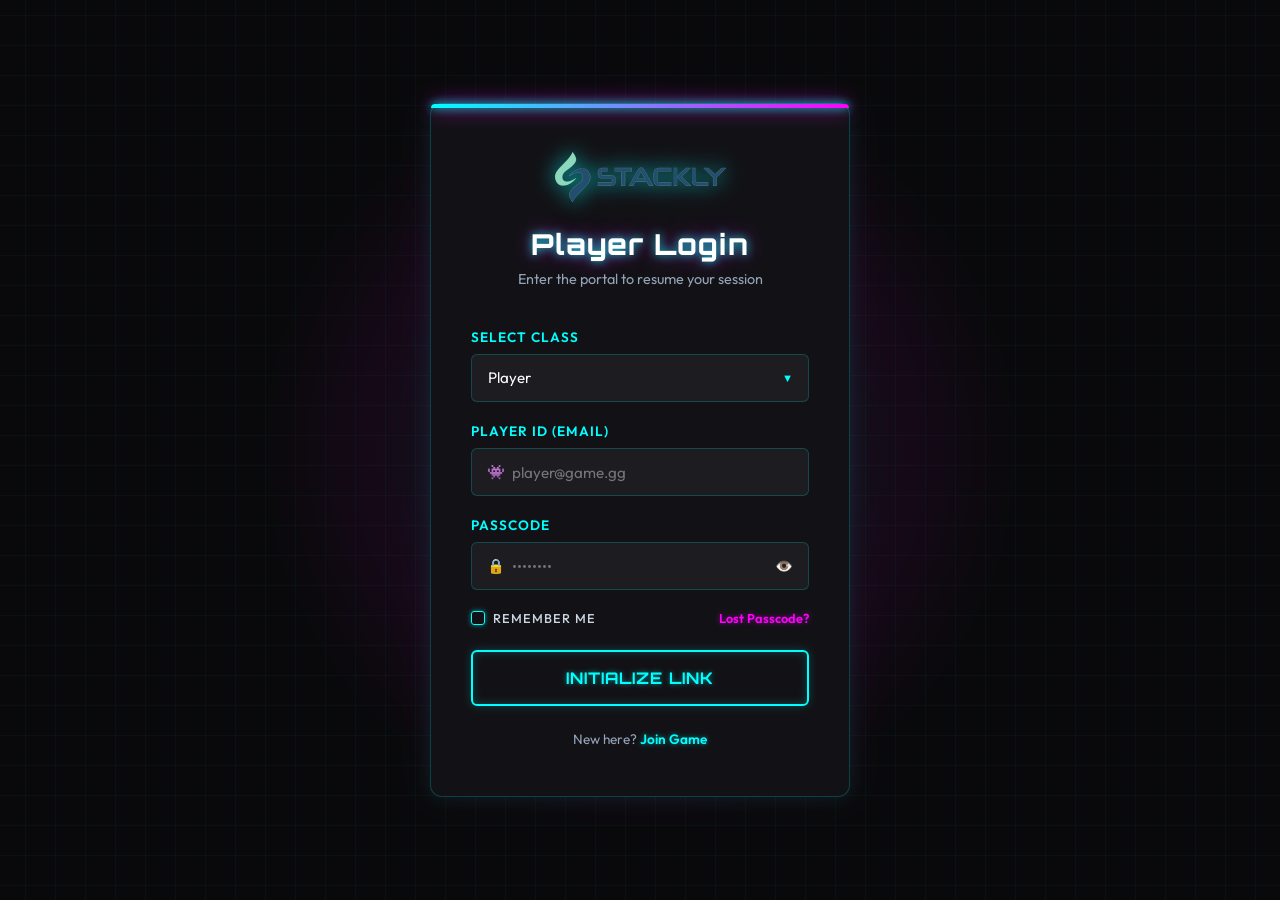
==== index.html @ ff7e5f0a "Add files via upload" ====
<!DOCTYPE html>
<html lang="en">
<head>
    <meta charset="UTF-8">
    <meta name="viewport" content="width=device-width, initial-scale=1.0">
    <title>Gaming Login</title>
    <link href="https://fonts.googleapis.com/css2?family=Orbitron:wght@400;500;700;900&family=Outfit:wght@300;400;500;600;700;800&display=swap" rel="stylesheet">
    <link rel="stylesheet" href="styles.css">
</head>
<body>
    
    <!-- Sign In View -->
    <section id="login-view" class="view active">
        <div class="login-card">
            <div class="logo-container">
                <img src="logo.webp" alt="STACKLY" style="height: 50px; width: auto; object-fit: contain; filter: drop-shadow(0 0 10px rgba(0, 255, 255, 0.8));">
            </div>
            <h2>Player Login</h2>
            <p class="subtitle">Enter the portal to resume your session</p>
            
            <form id="login-form">
                <div id="login-error" class="error-message" style="display: none; background: rgba(255, 0, 85, 0.15); border: 1px solid rgba(255, 0, 85, 0.3); color: #ff0055; padding: 0.75rem 1rem; border-radius: 8px; margin-bottom: 1.25rem; font-size: 0.85rem; font-weight: 600; text-align: left; align-items: center; gap: 0.5rem;"><span style="font-size: 1rem;">⚠️</span> <span id="error-text">Access Denied</span></div>
                
                <div class="form-group">
                    <label for="role-select">Select Class</label>
                    <div class="input-wrapper select-wrapper">
                        <select id="role-select" required>
                            <option value="player">Player</option>
                            <option value="admin">Game Master</option>
                        </select>
                    </div>
                </div>

                <div class="form-group">
                    <label for="email">Player ID (Email)</label>
                    <div class="input-wrapper">
                        <span class="input-icon">👾</span>
                        <input type="email" id="email" placeholder="player@game.gg" required>
                    </div>
                </div>

                <div class="form-group">
                    <label for="password">Passcode</label>
                    <div class="input-wrapper">
                        <span class="input-icon">🔒</span>
                        <input type="password" id="password" placeholder="••••••••" required>
                        <span class="input-icon right" id="toggle-password">👁️</span>
                    </div>
                </div>

                <div class="form-options">
                    <label class="checkbox-label">
                        <input type="checkbox" id="remember">
                        Remember Me
                    </label>
                    <a href="#" class="forgot-link">Lost Passcode?</a>
                </div>

                <button type="submit" class="btn-submit">INITIALIZE LINK</button>

                <p class="signup-link">New here? <a href="#" id="go-to-signup">Join Game</a></p>
            </form>
        </div>
    </section>

    <!-- Signup View -->
    <div class="login-container view" id="signup-view" style="display: none; opacity: 0; transition: opacity 0.5s ease; align-items: center; justify-content: center; padding: 2rem; background-image: radial-gradient(circle at 15% 50%, rgba(0, 255, 255, 0.1) 0%, transparent 50%), radial-gradient(circle at 85% 30%, rgba(255, 0, 255, 0.1) 0%, transparent 50%); min-height: 100vh; width: 100%; position: absolute; top: 0; left: 0; box-sizing: border-box;">
        <div class="login-card" style="padding-top: 2rem; padding-bottom: 2rem; margin: auto;">
            <div class="logo-container">
                <img src="logo.webp" alt="STACKLY" style="height: 40px; width: auto; object-fit: contain; filter: drop-shadow(0 0 10px rgba(0, 255, 255, 0.8));">
            </div>
            
            <h2 style="font-size: 2rem; font-weight: 800; margin-bottom: 0.5rem; background: linear-gradient(to right, #0ff, #f0f); -webkit-background-clip: text; background-clip: text; -webkit-text-fill-color: transparent; font-family: 'Orbitron', sans-serif;">Create Avatar</h2>
            <p class="subtitle">Register your profile to join the server</p>

            <form id="signup-form" style="text-align: left;">
                <div id="signup-error" class="error-message" style="display: none; background: rgba(255, 0, 85, 0.15); border: 1px solid rgba(255, 0, 85, 0.3); color: #ff0055; padding: 0.75rem 1rem; border-radius: 8px; margin-bottom: 1.25rem; font-size: 0.85rem; font-weight: 600; text-align: left; align-items: center; gap: 0.5rem;"><span style="font-size: 1rem;">⚠️</span> <span id="signup-error-text">Invalid Data</span></div>
                
                <div class="form-group">
                    <label for="signup-name">Gamertag / Full Name</label>
                    <div class="input-wrapper">
                        <span class="input-icon">👤</span>
                        <input type="text" id="signup-name" placeholder="ZeroCool">
                    </div>
                </div>
                
                <div class="form-group">
                    <label for="signup-role">Class Selection</label>
                    <div class="input-wrapper select-wrapper">
                        <select id="signup-role">
                            <option value="" disabled selected hidden>Select your class...</option>
                            <option value="player">Player</option>
                            <option value="admin">Game Master</option>
                        </select>
                    </div>
                </div>

                <div class="form-group">
                    <label for="signup-email">Player ID (Email)</label>
                    <div class="input-wrapper">
                        <span class="input-icon">✉️</span>
                        <input type="email" id="signup-email" placeholder="player@game.gg">
                    </div>
                </div>

                <div class="password-grid" style="display: grid; grid-template-columns: 1fr 1fr; gap: 1rem;">
                    <div class="form-group">
                        <label for="signup-password">Passcode</label>
                        <div class="input-wrapper">
                            <span class="input-icon">🔒</span>
                            <input type="password" id="signup-password" placeholder="••••••••">
                        </div>
                    </div>
                    <div class="form-group">
                        <label for="signup-confirm">Verify Passcode</label>
                        <div class="input-wrapper">
                            <span class="input-icon">🔒</span>
                            <input type="password" id="signup-confirm" placeholder="••••••••">
                        </div>
                    </div>
                </div>
                
                <div class="form-options" style="margin-top:0.5rem; justify-content: flex-start;">
                    <label class="checkbox-label" style="font-size: 0.75rem;">
                        <input type="checkbox" id="signup-terms">
                        <span>I accept the <a href="#" style="color:#0ff; text-decoration:none; text-shadow: 0 0 5px rgba(0,255,255,0.5);">Server Rules</a></span>
                    </label>
                </div>

                <button type="button" class="btn-submit" onclick="handleSignup()">SPAWN AVATAR</button>
            </form>

            <p class="signup-text">Already a player? <a href="#" id="go-to-login">Sign In</a></p>
        </div>
    </div>

    <script src="script.js"></script>
</body>
</html>
---- styles.css ----
:root {
    --primary: #00ffff;
    --primary-dark: #008888;
    --secondary: #ff00ff;
    --accent: #8b5cf6;
    
    /* Login Dark Theme variables */
    --bg-dark-main: #09090b;
    --bg-dark-card: #121216;
    --input-dark-bg: #1c1c21;
    --text-dark-main: #f8fafc;
    --text-dark-muted: #94a3b8;
}

* {
    margin: 0;
    padding: 0;
    box-sizing: border-box;
}

body {
    font-family: 'Outfit', sans-serif;
    min-height: 100vh;
    overflow-x: hidden;
    color: var(--text-dark-main);
    background: var(--bg-dark-main);
    background-image: 
        linear-gradient(rgba(0, 255, 255, 0.03) 1px, transparent 1px),
        linear-gradient(90deg, rgba(0, 255, 255, 0.03) 1px, transparent 1px);
    background-size: 30px 30px;
    background-position: center center;
    transition: background 0.4s ease, color 0.4s ease;
}

h1, h2, h3, .btn-submit, .logo-container {
    font-family: 'Orbitron', sans-serif;
    letter-spacing: 1px;
}

/* View Management */
.view {
    display: none;
    opacity: 0;
    transition: opacity 0.5s ease;
    min-height: 100vh;
}

.view.active {
    display: flex;
    opacity: 1;
}

/* =========================================
   LOGIN VIEW
   ========================================= */
#login-view {
    align-items: center;
    justify-content: center;
    padding: 2rem;
    position: relative;
}

#login-view::before {
    content: '';
    position: absolute;
    top: 50%; left: 50%;
    transform: translate(-50%, -50%);
    width: 60vw; height: 60vw;
    background: radial-gradient(circle, rgba(0, 255, 255, 0.1) 0%, rgba(255, 0, 255, 0.05) 50%, transparent 70%);
    pointer-events: none;
    z-index: 0;
}

.login-card {
    background: var(--bg-dark-card);
    width: 100%;
    max-width: 420px;
    padding: 3rem 2.5rem;
    border-radius: 12px;
    border: 1px solid rgba(0, 255, 255, 0.2);
    box-shadow: 0 0 20px rgba(0, 255, 255, 0.1), 0 0 40px rgba(255, 0, 255, 0.05);
    text-align: center;
    position: relative;
    z-index: 10;
    animation: glitchIn 0.6s cubic-bezier(0.16, 1, 0.3, 1) forwards;
}

@keyframes glitchIn {
    0% { opacity: 0; transform: scale(0.95); filter: hue-rotate(90deg); }
    50% { opacity: 0.8; transform: scale(1.02); filter: hue-rotate(-90deg); }
    100% { opacity: 1; transform: scale(1); filter: hue-rotate(0deg); }
}

.login-card::before {
    content: '';
    position: absolute;
    top: 0; left: 0; right: 0; height: 4px;
    background: linear-gradient(90deg, #00ffff, #ff00ff);
    border-top-left-radius: 12px;
    border-top-right-radius: 12px;
    box-shadow: 0 0 10px #0ff, 0 0 20px #f0f;
}

.logo-container { margin-bottom: 1.5rem; display: flex; justify-content: center; }

h2 {
    font-size: 1.8rem;
    font-weight: 800;
    margin-bottom: 0.5rem;
    color: #fff;
    text-shadow: 0 0 10px rgba(0, 255, 255, 0.8), 0 0 20px rgba(255, 0, 255, 0.5);
}

.subtitle { color: var(--text-dark-muted); font-size: 0.9rem; margin-bottom: 2.5rem; }

#login-form, #signup-form { text-align: left; }
.form-group { margin-bottom: 1.25rem; }
label { display: block; font-size: 0.85rem; font-weight: 600; margin-bottom: 0.5rem; color: #0ff; text-transform: uppercase; letter-spacing: 1px; }

.input-wrapper { position: relative; display: flex; align-items: center; }
.input-wrapper input, .input-wrapper select {
    width: 100%;
    background: var(--input-dark-bg);
    border: 1px solid rgba(0, 255, 255, 0.2);
    border-radius: 6px;
    padding: 0.85rem 1rem 0.85rem 2.5rem;
    color: var(--text-dark-main);
    font-family: inherit; font-size: 0.95rem; outline: none; transition: all 0.3s ease;
}
.input-wrapper select { padding-left: 1rem; appearance: none; cursor: pointer; }
.input-wrapper select option { background: var(--bg-dark-card); color: var(--text-dark-main); }
.select-wrapper::after { content: "▼"; font-size: 0.7rem; position: absolute; right: 1rem; color: #0ff; pointer-events: none; }

.input-wrapper input:focus, .input-wrapper select:focus { 
    border-color: #00ffff;
    box-shadow: 0 0 15px rgba(0, 255, 255, 0.3);
}

.input-icon { position: absolute; left: 1rem; font-size: 0.9rem; pointer-events: none; }
.input-icon.right { left: auto; right: 1rem; pointer-events: auto; cursor: pointer; }

.form-options { display: flex; justify-content: space-between; align-items: center; margin-bottom: 1.5rem; margin-top: 1rem; }
.checkbox-label { display: flex; align-items: center; gap: 0.5rem; font-size: 0.8rem; font-weight: 500; color: #cbd5e1; cursor: pointer; margin: 0; }
.checkbox-label input {
    appearance: none; width: 14px; height: 14px; border: 1px solid #0ff; border-radius: 3px; background: transparent; cursor: pointer; position: relative;
    box-shadow: 0 0 5px rgba(0, 255, 255, 0.5);
}
.checkbox-label input:checked { background: #0ff; }
.checkbox-label input:checked::after {
    content: ''; position: absolute; width: 4px; height: 8px; border: solid #000; border-width: 0 2px 2px 0; transform: rotate(45deg); top: 1px; left: 4px;
}
.forgot-link { color: #ff00ff; font-size: 0.8rem; text-decoration: none; font-weight: 600; text-shadow: 0 0 5px rgba(255, 0, 255, 0.5); transition: color 0.3s; }
.forgot-link:hover { color: #fff; text-shadow: 0 0 10px #ff00ff; }

.btn-submit {
    width: 100%; padding: 1rem; 
    background: transparent;
    border: 2px solid #00ffff;
    color: #00ffff; 
    border-radius: 6px; font-size: 1rem; font-weight: 700; cursor: pointer; 
    transition: all 0.3s ease; margin-bottom: 1.5rem;
    position: relative;
    overflow: hidden;
    text-shadow: 0 0 5px rgba(0, 255, 255, 0.5);
    box-shadow: inset 0 0 10px rgba(0,255,255,0.2), 0 0 10px rgba(0,255,255,0.2);
}

.btn-submit:hover { 
    background: #00ffff;
    color: #000;
    box-shadow: 0 0 20px #00ffff;
}

.signup-text, .signup-link { font-size: 0.85rem; color: var(--text-dark-muted); text-align: center; }
.signup-text a, .signup-link a { 
    color: #0ff; 
    text-decoration: none; 
    font-weight: 600; 
    text-shadow: 0 0 5px rgba(0, 255, 255, 0.5); 
}
.signup-text a:hover, .signup-link a:hover { color: #fff; }

@media (max-width: 480px) {
    #login-view, #signup-view {
        padding: 1rem;
    }
    .login-card {
        padding: 1.5rem 1rem;
        margin: 0;
        width: 100%;
        max-width: 100%;
    }
    h2 { font-size: 1.5rem; }
    .form-options {
        flex-direction: column;
        align-items: flex-start;
        gap: 0.75rem;
    }
    .input-wrapper input, .input-wrapper select {
        padding: 0.75rem 0.75rem 0.75rem 2.2rem;
        font-size: 0.85rem;
    }
    .password-grid {
        grid-template-columns: 1fr !important;
    }
}

@media (max-width: 360px) {
    #login-view, #signup-view {
        padding: 0.5rem;
    }
    .login-card {
        padding: 1.2rem 0.8rem;
        margin: 0;
        border-radius: 8px;
    }
    h2 { font-size: 1.3rem; }
    .subtitle { font-size: 0.8rem; margin-bottom: 1.5rem; }
    .btn-submit { padding: 0.8rem; font-size: 0.9rem; }
}
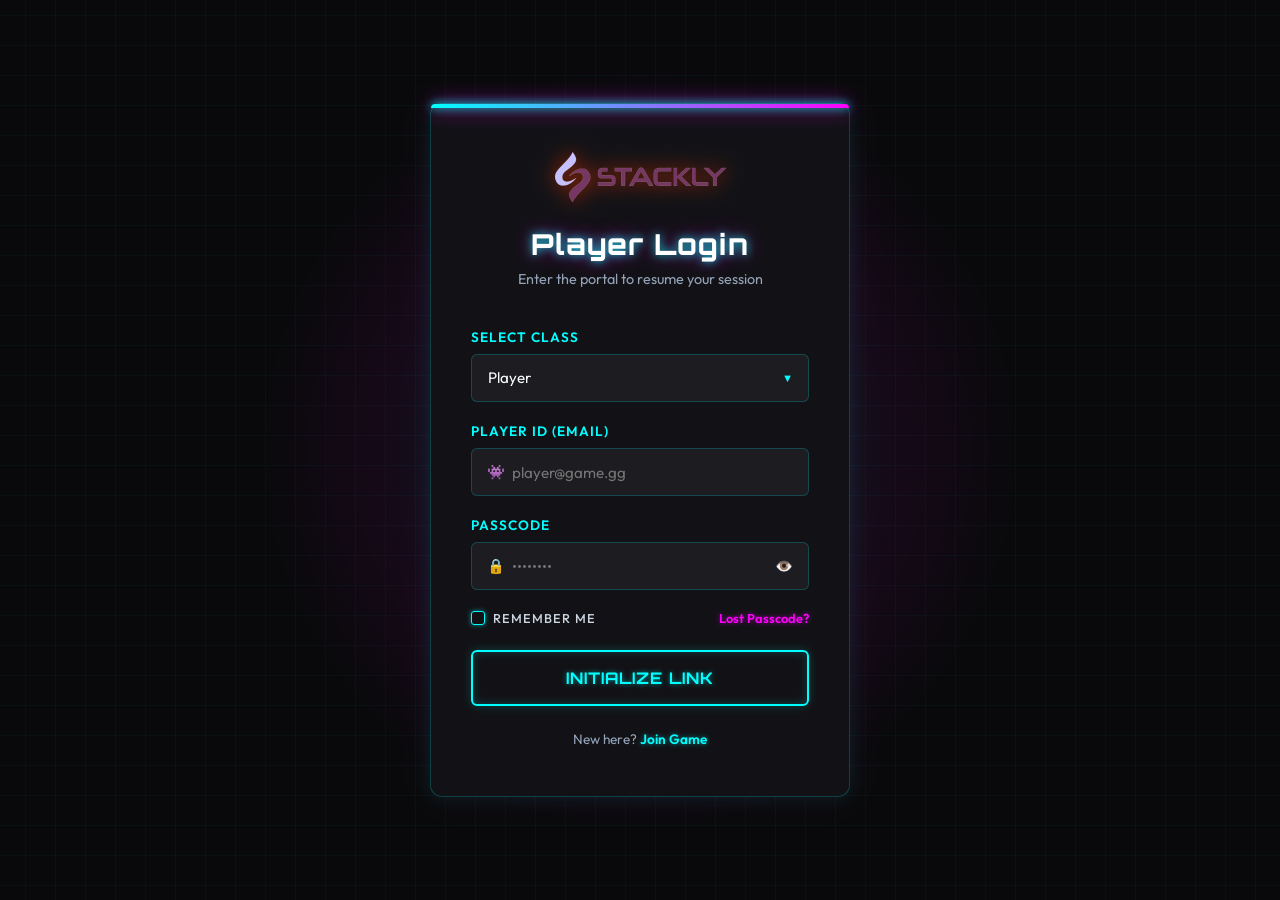
==== commit 6fe5225b: "Add files via upload" ====
--- a/index.html
+++ b/index.html
@@ -13,7 +13,7 @@
     <section id="login-view" class="view active">
         <div class="login-card">
             <div class="logo-container">
-                <img src="logo.webp" alt="STACKLY" style="height: 50px; width: auto; object-fit: contain; filter: drop-shadow(0 0 10px rgba(0, 255, 255, 0.8));">
+                <img src="logo.webp" alt="STACKLY" style="height: 50px; width: auto; object-fit: contain; filter: drop-shadow(0 0 10px rgba(176, 38, 255, 0.8)) hue-rotate(100deg);">
             </div>
             <h2>Player Login</h2>
             <p class="subtitle">Enter the portal to resume your session</p>
@@ -67,7 +67,7 @@
     <div class="login-container view" id="signup-view" style="display: none; opacity: 0; transition: opacity 0.5s ease; align-items: center; justify-content: center; padding: 2rem; background-image: radial-gradient(circle at 15% 50%, rgba(0, 255, 255, 0.1) 0%, transparent 50%), radial-gradient(circle at 85% 30%, rgba(255, 0, 255, 0.1) 0%, transparent 50%); min-height: 100vh; width: 100%; position: absolute; top: 0; left: 0; box-sizing: border-box;">
         <div class="login-card" style="padding-top: 2rem; padding-bottom: 2rem; margin: auto;">
             <div class="logo-container">
-                <img src="logo.webp" alt="STACKLY" style="height: 40px; width: auto; object-fit: contain; filter: drop-shadow(0 0 10px rgba(0, 255, 255, 0.8));">
+                <img src="logo.webp" alt="STACKLY" style="height: 40px; width: auto; object-fit: contain; filter: drop-shadow(0 0 10px rgba(176, 38, 255, 0.8)) hue-rotate(100deg);">
             </div>
             
             <h2 style="font-size: 2rem; font-weight: 800; margin-bottom: 0.5rem; background: linear-gradient(to right, #0ff, #f0f); -webkit-background-clip: text; background-clip: text; -webkit-text-fill-color: transparent; font-family: 'Orbitron', sans-serif;">Create Avatar</h2>
